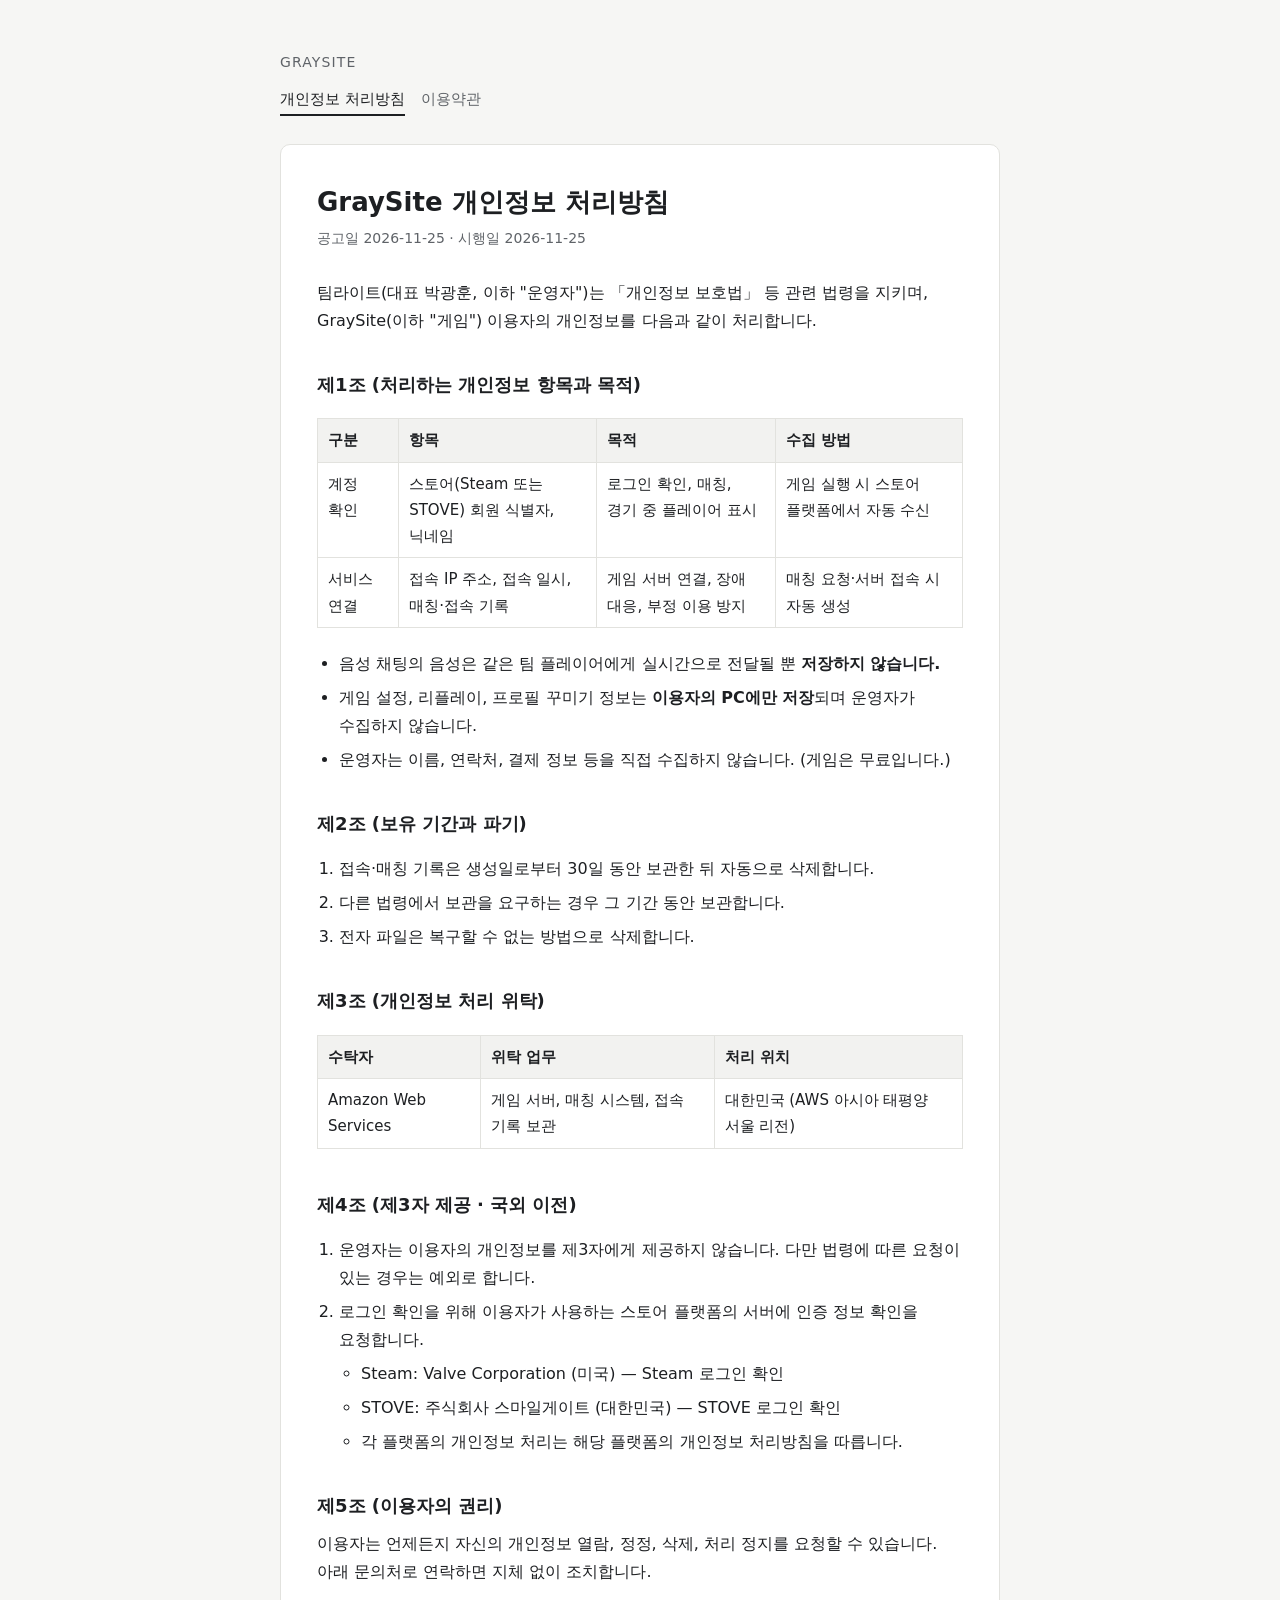
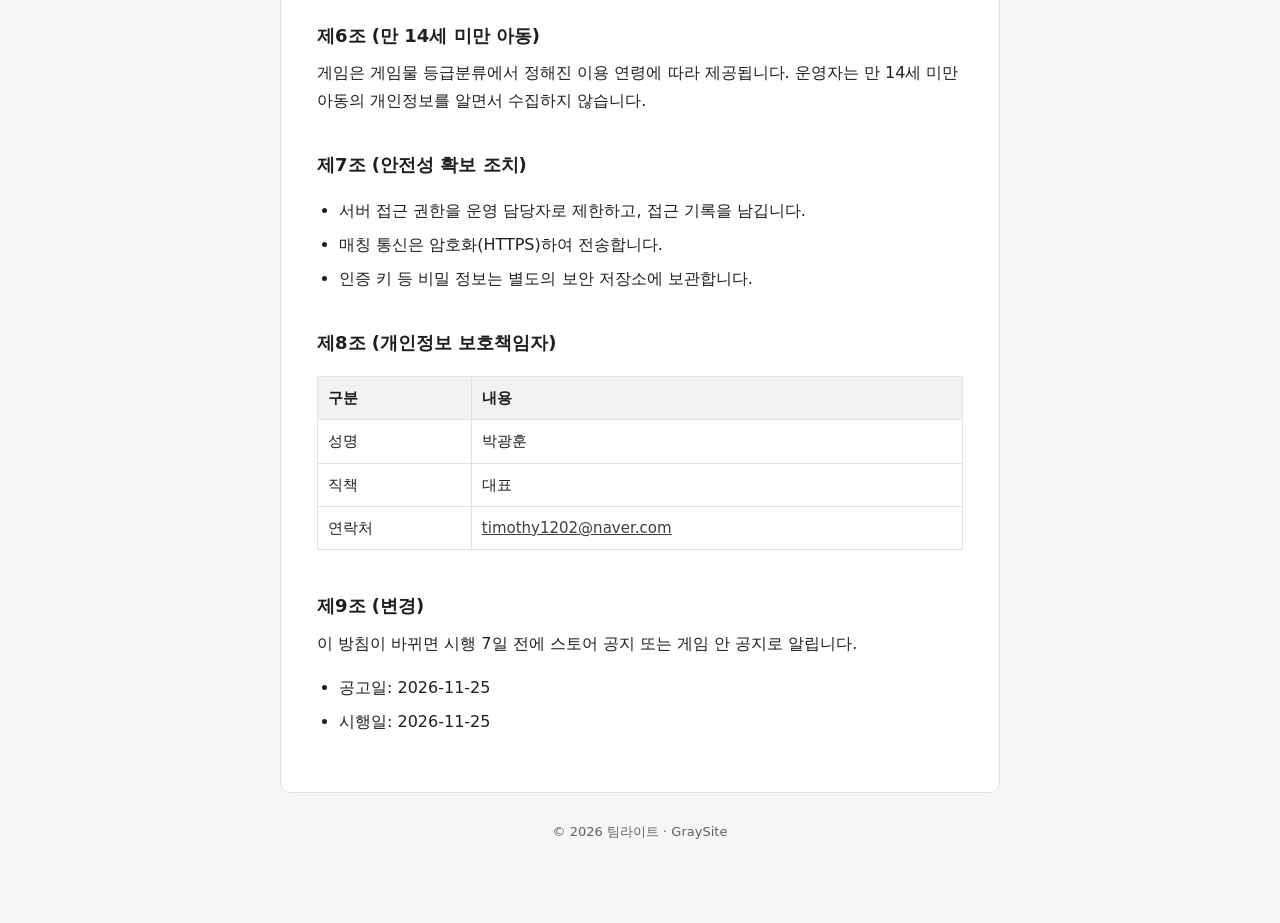
==== privacy/index.html @ 9b066c8c "개인정보 처리방침 (시행 2026-11-25)" ====
<!DOCTYPE html>
<html lang="ko">
<head>
<meta charset="utf-8">
<meta name="viewport" content="width=device-width, initial-scale=1">
<title>GraySite 개인정보 처리방침</title>
<link rel="stylesheet" href="../style.css">
</head>
<body>
<div class="wrap">
<header class="site">
  <a class="brand" href="../">GraySite</a>
  <nav class="tabs">
    <a href="../privacy/" aria-current="page">개인정보 처리방침</a>
    <a href="../terms/">이용약관</a>
  </nav>
</header>
<main>
<h1>GraySite 개인정보 처리방침</h1>
<p class="meta">공고일 2026-11-25 · 시행일 2026-11-25</p>

<p>팀라이트(대표 박광훈, 이하 "운영자")는 「개인정보 보호법」 등 관련 법령을 지키며, GraySite(이하 "게임") 이용자의 개인정보를 다음과 같이 처리합니다.</p>

<h2>제1조 (처리하는 개인정보 항목과 목적)</h2>
<div class="table-scroll">
<table>
<tr><th>구분</th><th>항목</th><th>목적</th><th>수집 방법</th></tr>
<tr><td>계정 확인</td><td>스토어(Steam 또는 STOVE) 회원 식별자, 닉네임</td><td>로그인 확인, 매칭, 경기 중 플레이어 표시</td><td>게임 실행 시 스토어 플랫폼에서 자동 수신</td></tr>
<tr><td>서비스 연결</td><td>접속 IP 주소, 접속 일시, 매칭·접속 기록</td><td>게임 서버 연결, 장애 대응, 부정 이용 방지</td><td>매칭 요청·서버 접속 시 자동 생성</td></tr>
</table>
</div>
<ul>
<li>음성 채팅의 음성은 같은 팀 플레이어에게 실시간으로 전달될 뿐 <strong>저장하지 않습니다.</strong></li>
<li>게임 설정, 리플레이, 프로필 꾸미기 정보는 <strong>이용자의 PC에만 저장</strong>되며 운영자가 수집하지 않습니다.</li>
<li>운영자는 이름, 연락처, 결제 정보 등을 직접 수집하지 않습니다. (게임은 무료입니다.)</li>
</ul>

<h2>제2조 (보유 기간과 파기)</h2>
<ol>
<li>접속·매칭 기록은 생성일로부터 30일 동안 보관한 뒤 자동으로 삭제합니다.</li>
<li>다른 법령에서 보관을 요구하는 경우 그 기간 동안 보관합니다.</li>
<li>전자 파일은 복구할 수 없는 방법으로 삭제합니다.</li>
</ol>

<h2>제3조 (개인정보 처리 위탁)</h2>
<div class="table-scroll">
<table>
<tr><th>수탁자</th><th>위탁 업무</th><th>처리 위치</th></tr>
<tr><td>Amazon Web Services</td><td>게임 서버, 매칭 시스템, 접속 기록 보관</td><td>대한민국 (AWS 아시아 태평양 서울 리전)</td></tr>
</table>
</div>

<h2>제4조 (제3자 제공 · 국외 이전)</h2>
<ol>
<li>운영자는 이용자의 개인정보를 제3자에게 제공하지 않습니다. 다만 법령에 따른 요청이 있는 경우는 예외로 합니다.</li>
<li>로그인 확인을 위해 이용자가 사용하는 스토어 플랫폼의 서버에 인증 정보 확인을 요청합니다.
  <ul>
  <li>Steam: Valve Corporation (미국) — Steam 로그인 확인</li>
  <li>STOVE: 주식회사 스마일게이트 (대한민국) — STOVE 로그인 확인</li>
  <li>각 플랫폼의 개인정보 처리는 해당 플랫폼의 개인정보 처리방침을 따릅니다.</li>
  </ul>
</li>
</ol>

<h2>제5조 (이용자의 권리)</h2>
<p>이용자는 언제든지 자신의 개인정보 열람, 정정, 삭제, 처리 정지를 요청할 수 있습니다. 아래 문의처로 연락하면 지체 없이 조치합니다.</p>

<h2>제6조 (만 14세 미만 아동)</h2>
<p>게임은 게임물 등급분류에서 정해진 이용 연령에 따라 제공됩니다. 운영자는 만 14세 미만 아동의 개인정보를 알면서 수집하지 않습니다.</p>

<h2>제7조 (안전성 확보 조치)</h2>
<ul>
<li>서버 접근 권한을 운영 담당자로 제한하고, 접근 기록을 남깁니다.</li>
<li>매칭 통신은 암호화(HTTPS)하여 전송합니다.</li>
<li>인증 키 등 비밀 정보는 별도의 보안 저장소에 보관합니다.</li>
</ul>

<h2>제8조 (개인정보 보호책임자)</h2>
<div class="table-scroll">
<table>
<tr><th>구분</th><th>내용</th></tr>
<tr><td>성명</td><td>박광훈</td></tr>
<tr><td>직책</td><td>대표</td></tr>
<tr><td>연락처</td><td><a href="mailto:timothy1202@naver.com">timothy1202@naver.com</a></td></tr>
</table>
</div>

<h2>제9조 (변경)</h2>
<p>이 방침이 바뀌면 시행 7일 전에 스토어 공지 또는 게임 안 공지로 알립니다.</p>
<ul>
<li>공고일: 2026-11-25</li>
<li>시행일: 2026-11-25</li>
</ul>
</main>
<footer>© 2026 팀라이트 · GraySite</footer>
</div>
</body>
</html>
---- style.css ----
:root {
  --bg: #f6f6f4;
  --paper: #ffffff;
  --ink: #1d1f22;
  --muted: #5f6368;
  --line: #e2e2de;
  --accent: #3b4048;
}
@media (prefers-color-scheme: dark) {
  :root {
    --bg: #141517;
    --paper: #1c1d20;
    --ink: #e8e8e6;
    --muted: #a0a3a8;
    --line: #2e3034;
    --accent: #c9ccd1;
  }
}
* { box-sizing: border-box; }
html { -webkit-text-size-adjust: 100%; }
body {
  margin: 0;
  background: var(--bg);
  color: var(--ink);
  font-family: "Pretendard", "Apple SD Gothic Neo", "Malgun Gothic", "Noto Sans KR", system-ui, sans-serif;
  font-size: 16px;
  line-height: 1.75;
  word-break: keep-all;
}
.wrap { max-width: 760px; margin: 0 auto; padding: 48px 20px 80px; }
header.site { margin-bottom: 28px; }
header.site a.brand {
  color: var(--muted); text-decoration: none; font-size: 14px; letter-spacing: 0.08em; text-transform: uppercase;
}
nav.tabs { margin-top: 10px; display: flex; gap: 16px; font-size: 15px; }
nav.tabs a { color: var(--muted); text-decoration: none; padding-bottom: 2px; border-bottom: 2px solid transparent; }
nav.tabs a[aria-current="page"] { color: var(--ink); border-bottom-color: var(--ink); }
main {
  background: var(--paper);
  border: 1px solid var(--line);
  border-radius: 10px;
  padding: 40px 36px;
}
h1 { font-size: 26px; line-height: 1.35; margin: 0 0 6px; }
.meta { color: var(--muted); font-size: 14px; margin: 0 0 28px; }
h2 { font-size: 18px; margin: 34px 0 8px; }
p, li { margin: 6px 0; }
ol, ul { padding-left: 22px; }
table { width: 100%; border-collapse: collapse; margin: 10px 0 6px; font-size: 15px; }
th, td { border: 1px solid var(--line); padding: 8px 10px; text-align: left; vertical-align: top; }
th { background: color-mix(in srgb, var(--line) 45%, transparent); font-weight: 600; }
.table-scroll { overflow-x: auto; }
a { color: var(--accent); }
footer { color: var(--muted); font-size: 13px; text-align: center; margin-top: 28px; }
.cards { display: grid; gap: 12px; margin-top: 20px; }
.cards a {
  display: block; padding: 18px 20px; border: 1px solid var(--line); border-radius: 8px;
  text-decoration: none; color: var(--ink);
}
.cards a span { display: block; color: var(--muted); font-size: 14px; }
@media (max-width: 560px) {
  .wrap { padding-top: 28px; }
  main { padding: 26px 18px; }
  h1 { font-size: 22px; }
}
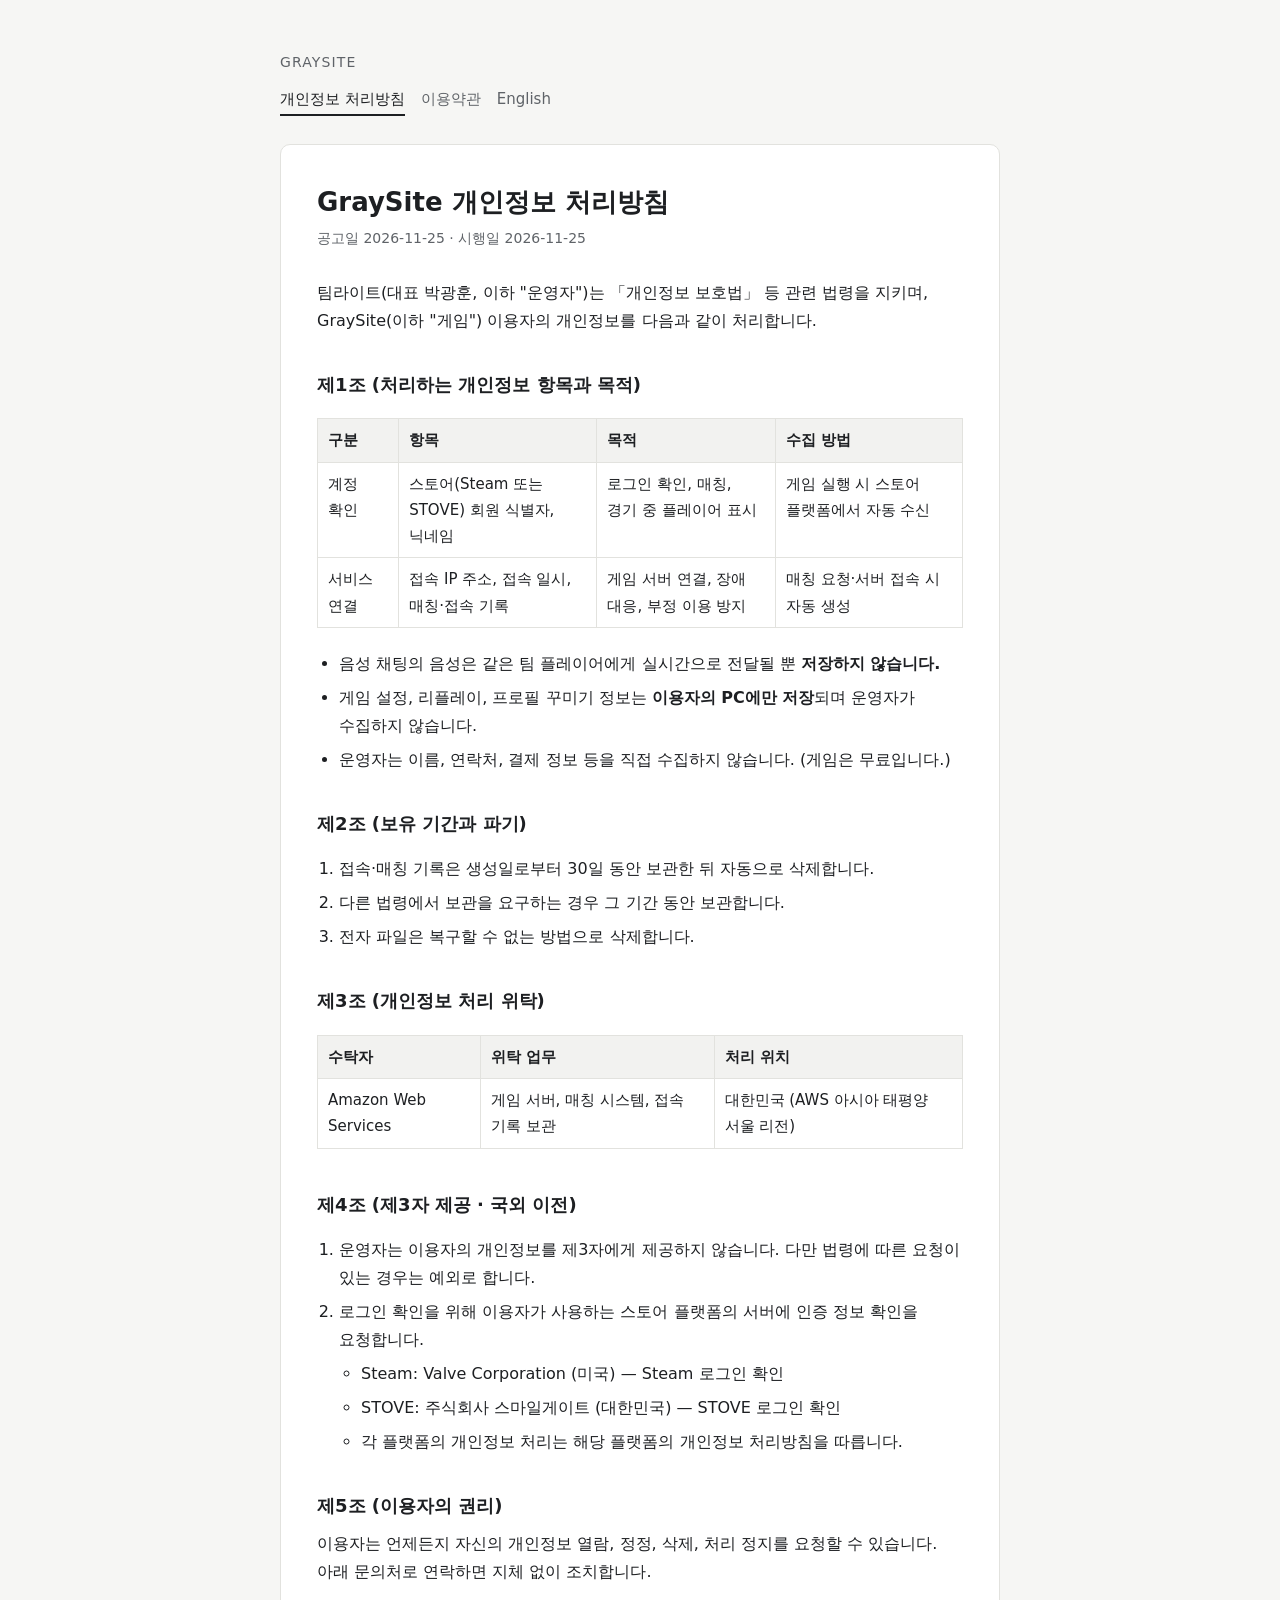
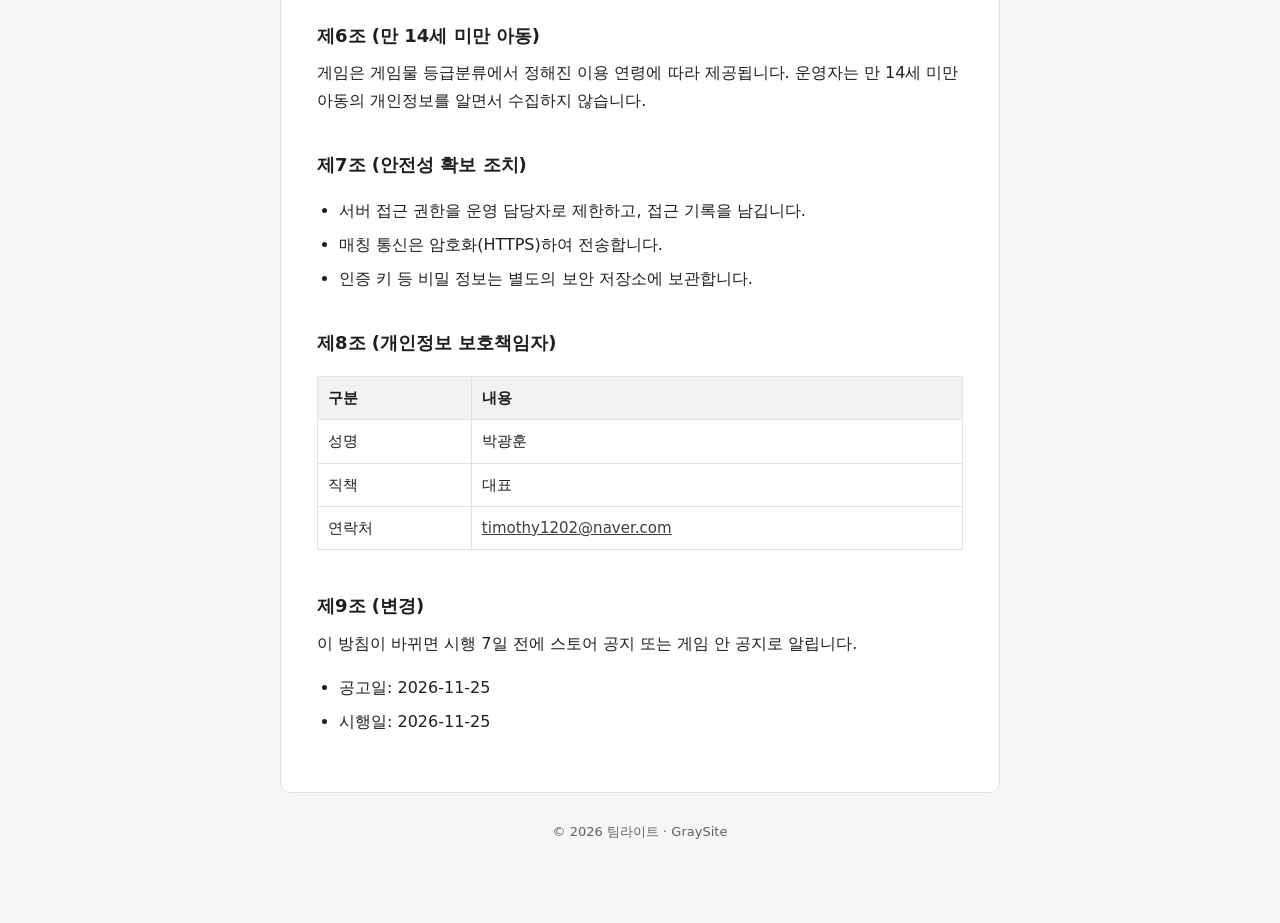
==== commit 0672269f: "Add English link to privacy policy navigation" ====
--- a/privacy/index.html
+++ b/privacy/index.html
@@ -13,6 +13,7 @@
   <nav class="tabs">
     <a href="../privacy/" aria-current="page">개인정보 처리방침</a>
     <a href="../terms/">이용약관</a>
+    <a href="../en/privacy/">English</a>
   </nav>
 </header>
 <main>
